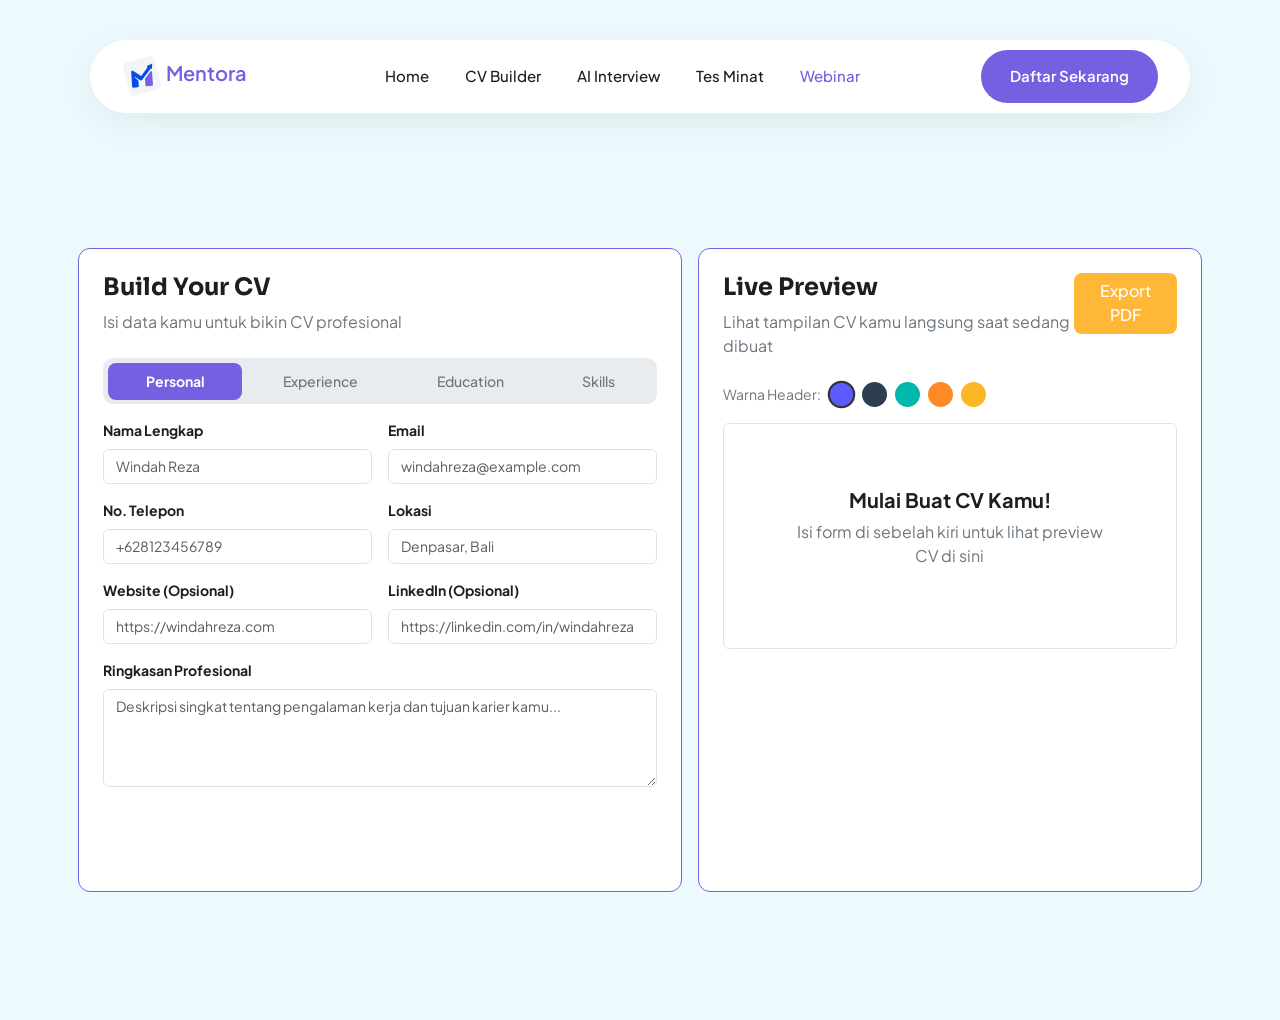
==== cv-builder.html @ fbaffbe6 "+- landing,CV" ====
<!DOCTYPE html>
<html lang="en">

<head>
  <meta charset="UTF-8" />
  <meta name="viewport" content="width=device-width, initial-scale=1.0" />
  <title>Mentora</title>

  <!-- BOOTSTRAP -->
  <link href="https://cdn.jsdelivr.net/npm/bootstrap@5.3.8/dist/css/bootstrap.min.css" rel="stylesheet"
    integrity="sha384-sRIl4kxILFvY47J16cr9ZwB07vP4J8+LH7qKQnuqkuIAvNWLzeN8tE5YBujZqJLB" crossorigin="anonymous" />
  <!-- Boxicons -->
  <link href="https://unpkg.com/boxicons@2.1.4/css/boxicons.min.css" rel="stylesheet" />

  <link
    href="https://fonts.googleapis.com/css2?family=Plus+Jakarta+Sans:wght@400;500;600&family=Sora:wght@600;700;800&display=swap"
    rel="stylesheet">

  <link rel="stylesheet" href="css/webinar.css">
  <link rel="stylesheet" href="css/cv-builder.css">
  <!-- Favicon -->
  <link rel="shortcut icon" href="img/logo-mentora.svg" type="image/x-icon" />
</head>

<body>
  <!-- NAVBAR -->
  <nav class="navbar navbar-expand-lg floating-navbar">
    <div class="container">

      <!-- Logo -->
      <a class="navbar-brand" href="/">
        <img src="img/logo-mentora.svg" alt="Mentora" class="logo">
        Mentora
      </a>

      <!-- Mobile Toggle -->
      <button class="navbar-toggler border-0 shadow-none" type="button" data-bs-toggle="collapse"
        data-bs-target="#mainNavbar">
        <span class="navbar-toggler-icon"></span>
      </button>

      <!-- Menu -->
      <div class="collapse navbar-collapse" id="mainNavbar">

        <ul class="navbar-nav mx-auto">
          <li class="nav-item">
            <a class="nav-link" href="index.html">Home</a>
          </li>

          <li class="nav-item">
            <a class="nav-link" href="cv-builder.html">CV Builder</a>
          </li>

          <li class="nav-item">
            <a class="nav-link" href="quiz/welcome.html">
              AI Interview
            </a>
          </li>

          <li class="nav-item">
            <a class="nav-link" href="interest-test.html">
              Tes Minat
            </a>
          </li>

          <li class="nav-item">
            <a class="nav-link active" href="webinar.html">
              Webinar
            </a>
          </li>

        </ul>

        <div class="navbar-action">
          <a href="#" class="btn btn-register">
            Daftar Sekarang
          </a>
        </div>

      </div>
    </div>
  </nav>

  <div class=" cv-builder-container justify-content-center">
    <div class="row gap-3 justify-content-center">
      <!-- Left Form -->
      <div class="col-lg-6 col-md-12 cv-form-container">
        <h4 class="fw-bold">Build Your CV</h4>
        <p class="text-secondary pb-2">Isi data kamu untuk bikin CV profesional</p>
        <ul class="nav nav-pills-custom" id="cvTabs">
          <li class="nav-item"><a class="nav-link active" data-bs-toggle="tab" href="#personal">Personal</a></li>
          <li class="nav-item"><a class="nav-link" data-bs-toggle="tab" href="#experience">Experience</a></li>
          <li class="nav-item"><a class="nav-link" data-bs-toggle="tab" href="#education">Education</a></li>
          <li class="nav-item"><a class="nav-link" data-bs-toggle="tab" href="#skills">Skills</a></li>
        </ul>

        <div class="tab-content mt-3">
          <!-- Personal Tab -->
          <div class="tab-pane fade show active" id="personal">
            <div class="row g-3">
              <div class="col-md-6 col-12">
                <label for="fullName" class="form-label">Nama Lengkap</label>
                <input type="text" class="form-control" id="fullName" placeholder="Windah Reza">
              </div>
              <div class="col-md-6 col-12">
                <label for="email" class="form-label">Email</label>
                <input type="email" class="form-control" id="email" placeholder="windahreza@example.com">
              </div>
              <div class="col-md-6 col-12">
                <label for="phone" class="form-label">No. Telepon</label>
                <input type="text" class="form-control" id="phone" placeholder="+628123456789">
              </div>
              <div class="col-md-6 col-12">
                <label for="location" class="form-label">Lokasi</label>
                <input type="text" class="form-control" id="location" placeholder="Denpasar, Bali">
              </div>
              <div class="col-md-6 col-12">
                <label for="website" class="form-label">Website (Opsional)</label>
                <input type="text" class="form-control" id="website" placeholder="https://windahreza.com">
              </div>
              <div class="col-md-6 col-12">
                <label for="linkedin" class="form-label">LinkedIn (Opsional)</label>
                <input type="text" class="form-control" id="linkedin" placeholder="https://linkedin.com/in/windahreza">
              </div>
              <div class="col-12">
                <label for="summary" class="form-label">Ringkasan Profesional</label>
                <textarea class="form-control" id="summary" rows="4"
                  placeholder="Deskripsi singkat tentang pengalaman kerja dan tujuan karier kamu..."></textarea>
              </div>
            </div>
          </div>

          <!-- Experience Tab -->
          <div class="tab-pane fade" id="experience" role="tabpanel" aria-labelledby="experience-tab">
            <div class="d-flex justify-content-between align-items-center mb-4">
              <h5 class="mb-0">Work Experience</h5>
              <button id="addExperience" class="btn-add">+ Add Experience</button>
            </div>
            <div id="experienceList">
            </div>
          </div>

          <!-- Education Tab -->
          <div class="tab-pane fade" id="education">
            <div class="d-flex justify-content-between align-items-center mb-4">
              <h5 class="mb-0">Education</h5>
              <button id="addEducation" class="btn-add">+ Add Education</button>
            </div>
            <div id="educationList"></div>
          </div>

          <!-- Skills Tab -->
          <div class="tab-pane fade" id="skills">
            <div class="d-flex justify-content-between align-items-center mb-4">
              <h5 class="mb-0">Skills</h5>
              <button id="addSkill" class="btn-add">+ Add Skill</button>
            </div>
            <div id="skillsList"></div>
          </div>
        </div>
      </div>

      <!-- Right Preview -->
      <div class="col-lg-5 col-md-12 cv-preview-container">
        <div class="d-flex justify-content-between">
          <div>
            <h4 class="fw-bold">Live Preview</h4>
            <p class="text-secondary pb-2">Lihat tampilan CV kamu langsung saat sedang dibuat</p>
          </div>
          <div>
            <button id="exportBtn" class="btn btn-export">Export PDF</button>
          </div>
        </div>

        <div class="d-flex align-items-center mb-3">
          <small class="text-secondary me-2">Warna Header:</small>
          <div class="color-options d-flex gap-2">
            <button class="color-swatch active" data-color="#5D5BFF" style="background-color: #5D5BFF;"></button>
            <button class="color-swatch" data-color="#2c3e50" style="background-color: #2c3e50;"></button>
            <button class="color-swatch" data-color="#01B7AB" style="background-color: #01B7AB;"></button>
            <button class="color-swatch" data-color="#FD8A25" style="background-color: #FD8A25;"></button>
            <button class="color-swatch" data-color="#FDB725" style="background-color: #FDB725;"></button>
          </div>
        </div>
        <div id="cvPreview" class="border p-3 rounded">
        </div>
      </div>
    </div>
  </div>

  <script src="https://cdn.jsdelivr.net/npm/bootstrap@5.3.3/dist/js/bootstrap.bundle.min.js"></script>
  <script src="js/cv-builder.js"></script>
  <script src="js/script.js"></script>
</body>

</html>
---- css/webinar.css ----
/* Google Fonts */
@import url('https://fonts.googleapis.com/css2?family=Plus+Jakarta+Sans:wght@400;500;600&family=Sora:wght@600;700;800&display=swap');

:root {
    --primary-color: #7560E2;    /* Ungu utama */
    --primary-light: #8E85F3;    /* Versi lebih terang untuk hover */
    --secondary-color: #4BB3E9;  /* Biru cyan */
    --bg-light: #ECFAFD;        /* Background  */
    --text-dark: #1E1E1E;       /* Warna font heading/hitam */
    --text-muted: #64748B;      /* Warna font deskripsi/abu */
    --white: #FFFFFF;

    /* Typography */
    --font-main: 'Plus Jakarta Sans', sans-serif;
    --font-heading: 'Sora', sans-serif;
}


* {
  padding: 0;
  margin: 0;
  box-sizing: border-box;
  scroll-behavior: smooth;
}

body {
  overflow-x: hidden;
  color: var(--text-dark);
  font-family: var(--font-main);
  margin: 0;
  padding: 0;
  flex-direction: column;
  justify-content: flex-start;
  align-items: center;
  padding-top: 120px;
}

h1, h2, h3, h4, .heading-font {
    font-family: var(--font-heading);
}

/* NAVBAR */

.floating-navbar {
    position: fixed;
    top: 40px;
    left: 50%;
    transform: translateX(-50%);

    width: 100%;
    max-width: 1100px;

    background: #fff;
    border-radius: 999px;

    padding: 10px 20px;

    box-shadow:
        0 10px 35px rgba(0, 0, 0, 0.06);

    z-index: 999;
}

.logo {
    height: 42px;
    width: auto;
}

.navbar-nav {
    gap: 8px;
}

.navbar-brand{
    color: var(--primary-color);
    font-weight: 600;
    transition: all 300ms ease;
}

.nav-link {
    color: #1E1E1E;
    font-size: 15px;
    font-weight: 500;
    padding: 8px 14px !important;
    transition: .2s;
}

.nav-link:hover {
    color: var(--primary-color);
}

.nav-link.active {
    color: var(--primary-color)!important;
}

.btn-register {
    background: var(--primary-color);
    color: white;
    border-radius: 999px;

    padding: 14px 28px;
    font-size: 15px;
    font-weight: 600;

    text-decoration: none;
    transition: .2s;
}

.btn-register:hover {
    background: var(--primary-light);
    color: white;
}

.navbar-toggler {
    padding: 0;
}

@media (max-width: 768px) {

    .floating-navbar {
        top: 12px;
        width: calc(100% - 20px);
        border-radius: 20px;
        padding: 12px 16px;
    }

    .navbar-collapse {
        padding-top: 16px;
    }

    .navbar-nav {
        text-align: center;
        gap: 4px;
    }

    .navbar-action {
        margin-top: 12px;
    }

    .btn-register {
        width: 100%;
    }
}

/* WEBINAR */
.event-card {
  border: none;
  border-radius: 5px;
  overflow: hidden;
  transition: all 0.3s ease;
}

.event-info i {
  color: var(--primary-color);
}

.event-card img {
  height: 200px;
  object-fit: cover;
}

.event-card:hover {
  transform: translateY(-8px);
  box-shadow: 0px 8px 20px rgba(0, 0, 0, 0.15);
}

.event-card .card-body {
  padding: 20px;
}

.event-card .btn {
  border-radius: 5px;
  background-color: var(--primary-color);
  border: none;
}

.card-text {
  color: var(--text-muted);
}
---- css/cv-builder.css ----
/* Google Fonts */
@import url('https://fonts.googleapis.com/css2?family=Plus+Jakarta+Sans:wght@400;500;600&family=Sora:wght@600;700;800&display=swap');

:root {
  --primary-color: #7560E2;
  /* Ungu utama */
  --primary-light: #8E85F3;
  /* Versi lebih terang untuk hover */
  --secondary-color: #4BB3E9;
  /* Biru cyan */
  --bg-light: #ECFAFD;
  /* Background  */
  --text-dark: #1E1E1E;
  /* Warna font heading/hitam */
  --text-muted: #64748B;
  /* Warna font deskripsi/abu */
  --white: #FFFFFF;

  /* Typography */
  --font-main: 'Plus Jakarta Sans', sans-serif;
  --font-heading: 'Sora', sans-serif;
}

body {
  font-family: var(--font-main);
  color: var(--text-dark);
  background-color: var(--bg-light);
}

h1,
h2,
h3,
h4,
.heading-font {
  font-family: var(--font-heading);
}

/* Utilitas tambahan biar gampang dipanggil di HTML */
/* contoh: <h1 class="text-primary-custom"> */
.text-primary-custom {
  color: var(--primary-color);
}

.bg-primary-custom {
  background-color: var(--primary-color);
}

/* NAVBAR */

.floating-navbar {
  position: fixed;
  top: 40px;
  left: 50%;
  transform: translateX(-50%);

  width: 100%;
  max-width: 1100px;
  border-radius: 999px;

  padding: 10px 20px;

  box-shadow:
    0 10px 35px rgba(0, 0, 0, 0.06);

  z-index: 999;
}

.logo {
  height: 42px;
  width: auto;
}

.navbar-nav {
  gap: 8px;
}

.navbar-brand {
  color: var(--primary-color);
  font-weight: 600;
  transition: all 300ms ease;
}

.nav-link {
  color: #1E1E1E;
  font-size: 15px;
  font-weight: 500;
  padding: 8px 14px !important;
  transition: .2s;
}

.nav-link:hover {
  color: var(--primary-color);
}

.nav-link.active {
  color: var(--primary-color) !important;
  ;
}

.btn-register {
  background: var(--primary-color);
  color: white;
  border-radius: 999px;

  padding: 14px 28px;
  font-size: 15px;
  font-weight: 600;

  text-decoration: none;
  transition: .2s;
}

.btn-register:hover {
  background: var(--primary-light);
  color: white;
}

.navbar-toggler {
  padding: 0;
}

/* CV BUILDER */
.cv-builder-container {
  display: flex;
  width: 100%;
  min-height: 100vh;
  padding: 8em 3em;
}

.cv-form-container {
  background: white;
  padding: 1.5rem;
  border-radius: 12px;
  border: 1px solid #7560E2;
}

.nav-pills-custom {
  background-color: #e9ecef;
  border-radius: 10px;
  padding: 0.3rem;
  display: flex;
  justify-content: space-between;
  border: none;
  gap: 0.2rem;
}

.nav-pills-custom .nav-item {
  flex-grow: 1;
  text-align: center;
}

.nav-pills-custom .nav-link {
  font-size: 14px;
  color: #6c757d;
  font-weight: 500;
  border-radius: 8px;
  transition: background-color 0.3s ease, color 0.3s ease;
  padding: 0.4rem 1rem;
}

.nav-pills-custom .nav-link.active {
  background-color: var(--primary-color);
  color: var(--white) !important;
  font-weight: bold;
}

.nav-pills-custom .nav-link:hover:not(.active) {
  background-color: #dcdfe3;
  color: #495057;
}

.tab-content,
.tab-content div div input,
.tab-content div div textarea,
.tab-content div div select {
  font-size: 14px;
}

.tab-content {
  font-weight: 700;
}

.btn-add {
  background-color: var(--primary-color);
  font-size: 14px;
  color: #fff;
  font-weight: 500;
  border-radius: 8px;
  transition: all 0.3s ease;
  padding: 0.4rem 1rem;
  border: none;
}

.btn-add:hover {
  background-color: var(--primary-color);
  box-shadow: 0 4px 8px rgba(0, 0, 0, 0.127);
  transform: translateY(-2px);
}

/* Preview CV */
.cv-preview-container {
  background: white;
  padding: 1.5rem;
  border-radius: 12px;
  border: 1px solid #7560E2;
}

.resume-header {
  background-color: #5d5bff;
  color: white;
  padding: 1.5rem;
  border-radius: 8px;
  margin-bottom: 1rem;
}

.resume-header h1 {
  font-weight: bold;
  margin-bottom: 0.5rem;
}

.contact-info {
  display: flex;
  flex-wrap: wrap;
  gap: 1.5rem;
  font-size: 0.9rem;
}

.contact-info-item {
  display: flex;
  align-items: center;
}

.contact-info-item .bx {
  font-size: 1rem;
  margin-right: 0.5rem;
  color: #fff;
}

.section-title {
  font-weight: bold;
  font-size: 1.25rem;
  margin-bottom: 0.5rem;
  border-bottom: 2px solid #ddd;
  padding-bottom: 0.5rem;
  margin-top: 2rem;
}

.section-list {
  padding-left: 0;
  list-style: none;
}

.experience-item,
.education-item {
  margin-bottom: 1.5rem;
}

.experience-item h6,
.education-item h6 {
  font-weight: 600;
  margin-bottom: 0.25rem;
}

.experience-item p,
.education-item p {
  font-size: 0.9rem;
  color: #666;
  margin: 0;
}

.skills-list {
  display: flex;
  flex-wrap: wrap;
  gap: 10px;
  padding-left: 0;
  list-style: none;
}

.skill-badge {
  background-color: #f1f1f1;
  border: 1px solid #ddd;
  padding: 0.25rem 0.75rem;
  border-radius: 20px;
  font-size: 0.85rem;
  color: #444;
}

.experience-list {
  list-style: disc !important;
  padding-left: 20px;
}

/* Color Swatch */
.color-swatch {
  width: 25px;
  height: 25px;
  border: 2px solid transparent;
  border-radius: 50%;
  cursor: pointer;
  transition: all 0.2s ease;
}

.color-swatch.active {
  border-color: #333;
  transform: scale(1.1);
}

.color-swatch:hover:not(.active) {
  border-color: #ccc;
  transform: scale(1.1);
}

.btn-export {
  background-color: #FEB736;
  font-size: 16px;
  color: var(--white);
  font-weight: 500;
  border-radius: 8px;
  transition: all 0.3s ease;
  padding: 0.4rem 1rem;
  border: none;
}

.btn-export:hover {
  background-color: #eeaa16;
  box-shadow: 0 4px 8px rgba(0, 0, 0, 0.127);
  transform: translateY(-2px);
}

@media (max-width: 480px) {
  .cv-builder-container {
    padding: 8em 2em;
  }
}
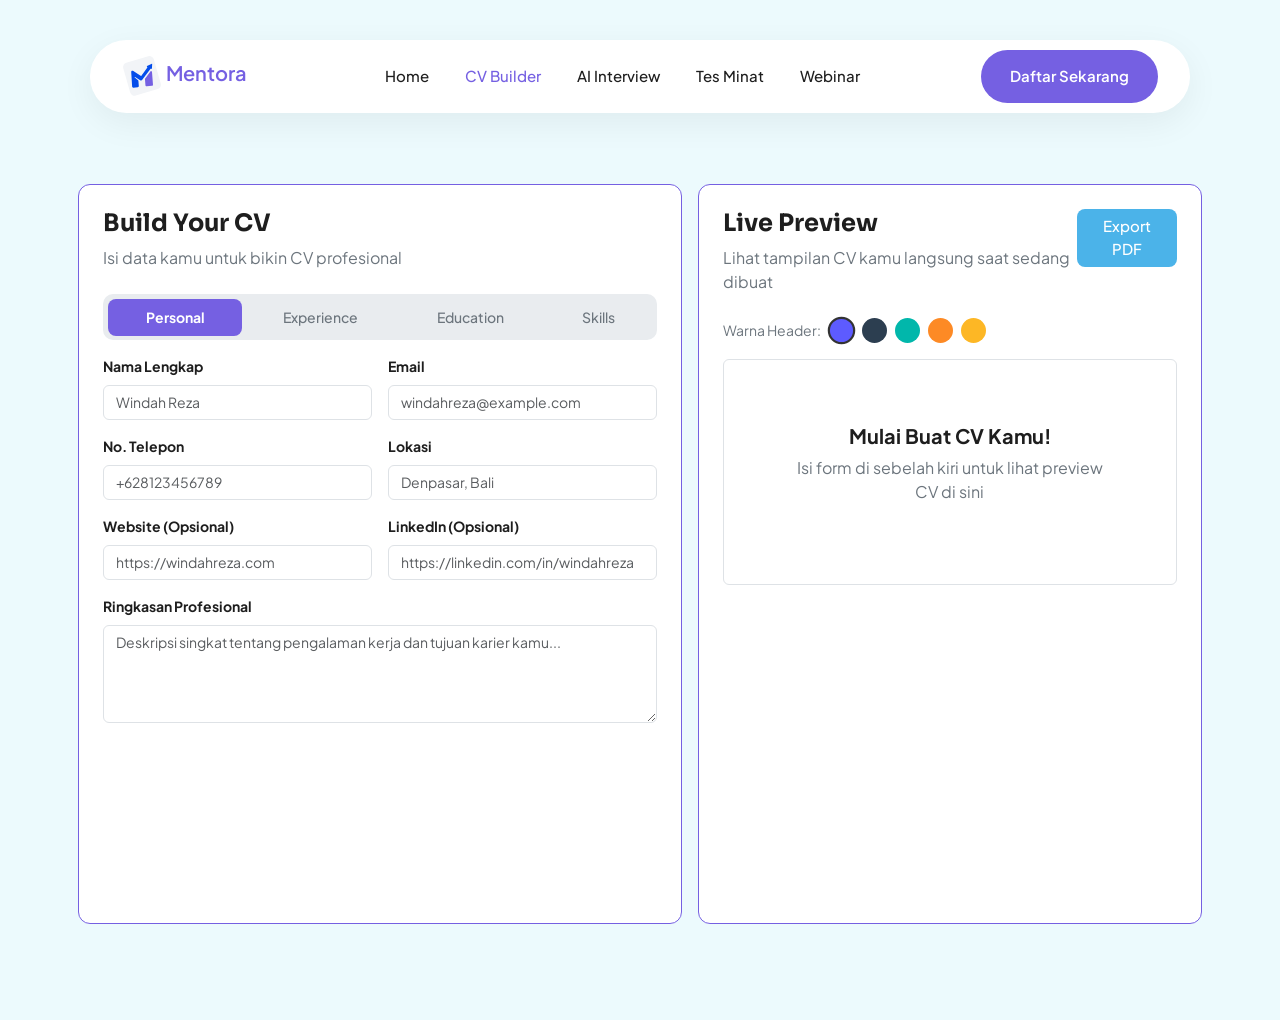
==== commit cc32abf0: "add video demo" ====
--- a/cv-builder.html
+++ b/cv-builder.html
@@ -23,62 +23,66 @@
 </head>
 
 <body>
-  <!-- NAVBAR -->
-  <nav class="navbar navbar-expand-lg floating-navbar">
-    <div class="container">
-
-      <!-- Logo -->
-      <a class="navbar-brand" href="/">
-        <img src="img/logo-mentora.svg" alt="Mentora" class="logo">
-        Mentora
-      </a>
-
-      <!-- Mobile Toggle -->
-      <button class="navbar-toggler border-0 shadow-none" type="button" data-bs-toggle="collapse"
-        data-bs-target="#mainNavbar">
-        <span class="navbar-toggler-icon"></span>
-      </button>
-
-      <!-- Menu -->
-      <div class="collapse navbar-collapse" id="mainNavbar">
-
-        <ul class="navbar-nav mx-auto">
-          <li class="nav-item">
-            <a class="nav-link" href="index.html">Home</a>
-          </li>
-
-          <li class="nav-item">
-            <a class="nav-link" href="cv-builder.html">CV Builder</a>
-          </li>
-
-          <li class="nav-item">
-            <a class="nav-link" href="quiz/welcome.html">
-              AI Interview
-            </a>
-          </li>
-
-          <li class="nav-item">
-            <a class="nav-link" href="interest-test.html">
-              Tes Minat
-            </a>
-          </li>
-
-          <li class="nav-item">
-            <a class="nav-link active" href="webinar.html">
-              Webinar
-            </a>
-          </li>
-
-        </ul>
-
-        <div class="navbar-action">
-          <a href="#" class="btn btn-register">
-            Daftar Sekarang
+    <!-- NAVBAR -->
+    <nav class="navbar navbar-expand-lg floating-navbar">
+      <div class="container">
+
+          <!-- Logo -->
+          <a class="navbar-brand" href="index.html">
+              <img src="img/logo-mentora.svg" alt="Mentora" class="logo">
+              Mentora
           </a>
-        </div>
-
+
+          <!-- Mobile Toggle -->
+          <button
+              class="navbar-toggler border-0 shadow-none"
+              type="button"
+              data-bs-toggle="collapse"
+              data-bs-target="#mainNavbar"
+          >
+              <span class="navbar-toggler-icon"></span>
+          </button>
+
+          <!-- Menu -->
+          <div class="collapse navbar-collapse" id="mainNavbar">
+
+              <ul class="navbar-nav mx-auto">
+                  <li class="nav-item">
+                      <a class="nav-link" href="index.html">Home</a>
+                  </li>
+
+                  <li class="nav-item">
+                      <a class="nav-link active" href="cv-builder.html">CV Builder</a>
+                  </li>
+
+                  <li class="nav-item">
+                      <a class="nav-link" href="quiz/welcome.html">
+                          AI Interview
+                      </a>
+                  </li>
+
+                  <li class="nav-item">
+                      <a class="nav-link" href="interest-test.html">
+                          Tes Minat
+                      </a>
+                  </li>
+
+                  <li class="nav-item">
+                      <a class="nav-link" href="webinar.html">
+                          Webinar
+                      </a>
+                  </li>
+
+              </ul>
+
+              <div class="navbar-action">
+                  <a href="#" class="btn btn-register">
+                      Daftar Sekarang
+                  </a>
+              </div>
+
+          </div>
       </div>
-    </div>
   </nav>
 
   <div class=" cv-builder-container justify-content-center">
--- a/css/cv-builder.css
+++ b/css/cv-builder.css
@@ -21,6 +21,13 @@
   --font-heading: 'Sora', sans-serif;
 }
 
+* {
+  padding: 0;
+  margin: 0;
+  box-sizing: border-box;
+  scroll-behavior: smooth;
+}
+
 body {
   font-family: var(--font-main);
   color: var(--text-dark);
@@ -35,88 +42,106 @@
   font-family: var(--font-heading);
 }
 
-/* Utilitas tambahan biar gampang dipanggil di HTML */
-/* contoh: <h1 class="text-primary-custom"> */
-.text-primary-custom {
-  color: var(--primary-color);
-}
-
-.bg-primary-custom {
-  background-color: var(--primary-color);
-}
-
 /* NAVBAR */
 
 .floating-navbar {
-  position: fixed;
-  top: 40px;
-  left: 50%;
-  transform: translateX(-50%);
-
-  width: 100%;
-  max-width: 1100px;
-  border-radius: 999px;
-
-  padding: 10px 20px;
-
-  box-shadow:
-    0 10px 35px rgba(0, 0, 0, 0.06);
-
-  z-index: 999;
+    position: fixed;
+    top: 40px;
+    left: 50%;
+    transform: translateX(-50%);
+
+    width: 100%;
+    max-width: 1100px;
+
+    background: #fff;
+    border-radius: 999px;
+
+    padding: 10px 20px;
+
+    box-shadow:
+        0 10px 35px rgba(0, 0, 0, 0.06);
+
+    z-index: 999;
 }
 
 .logo {
-  height: 42px;
-  width: auto;
+    height: 42px;
+    width: auto;
 }
 
 .navbar-nav {
-  gap: 8px;
-}
-
-.navbar-brand {
-  color: var(--primary-color);
-  font-weight: 600;
-  transition: all 300ms ease;
+    gap: 8px;
+}
+
+.navbar-brand{
+    color: var(--primary-color);
+    font-weight: 600;
+    transition: all 300ms ease;
 }
 
 .nav-link {
-  color: #1E1E1E;
-  font-size: 15px;
-  font-weight: 500;
-  padding: 8px 14px !important;
-  transition: .2s;
+    color: #1E1E1E;
+    font-size: 15px;
+    font-weight: 500;
+    padding: 8px 14px !important;
+    transition: .2s;
 }
 
 .nav-link:hover {
-  color: var(--primary-color);
+    color: var(--primary-color);
 }
 
 .nav-link.active {
-  color: var(--primary-color) !important;
-  ;
+    color: var(--primary-color)!important;
 }
 
 .btn-register {
-  background: var(--primary-color);
-  color: white;
-  border-radius: 999px;
-
-  padding: 14px 28px;
-  font-size: 15px;
-  font-weight: 600;
-
-  text-decoration: none;
-  transition: .2s;
+    background: var(--primary-color);
+    color: white;
+    border-radius: 999px;
+
+    padding: 14px 28px;
+    font-size: 15px;
+    font-weight: 600;
+
+    text-decoration: none;
+    transition: .2s;
 }
 
 .btn-register:hover {
-  background: var(--primary-light);
-  color: white;
+    background: var(--primary-light);
+    color: white;
 }
 
 .navbar-toggler {
-  padding: 0;
+    padding: 0;
+}
+
+@media (max-width: 768px) {
+
+    .floating-navbar {
+        top: 12px;
+        width: calc(100% - 20px);
+        border-radius: 20px;
+        padding: 12px 16px;
+    }
+
+    .navbar-collapse {
+        padding-top: 16px;
+    }
+
+    .navbar-nav {
+        text-align: center;
+        gap: 4px;
+    }
+
+    .navbar-action {
+        margin-top: 12px;
+    }
+
+    .btn-register {
+        width: 100%;
+    }
 }
 
 /* CV BUILDER */
@@ -124,7 +149,7 @@
   display: flex;
   width: 100%;
   min-height: 100vh;
-  padding: 8em 3em;
+  padding: 4em 3em 6em;
 }
 
 .cv-form-container {
@@ -311,8 +336,8 @@
 }
 
 .btn-export {
-  background-color: #FEB736;
-  font-size: 16px;
+  background-color: var(--secondary-color);
+  font-size: 15px;
   color: var(--white);
   font-weight: 500;
   border-radius: 8px;
@@ -322,13 +347,14 @@
 }
 
 .btn-export:hover {
-  background-color: #eeaa16;
+  background-color: #6acbff;
+  color: var(--white);
   box-shadow: 0 4px 8px rgba(0, 0, 0, 0.127);
   transform: translateY(-2px);
 }
 
 @media (max-width: 480px) {
   .cv-builder-container {
-    padding: 8em 2em;
+    padding: 1.5em 2em;
   }
 }
